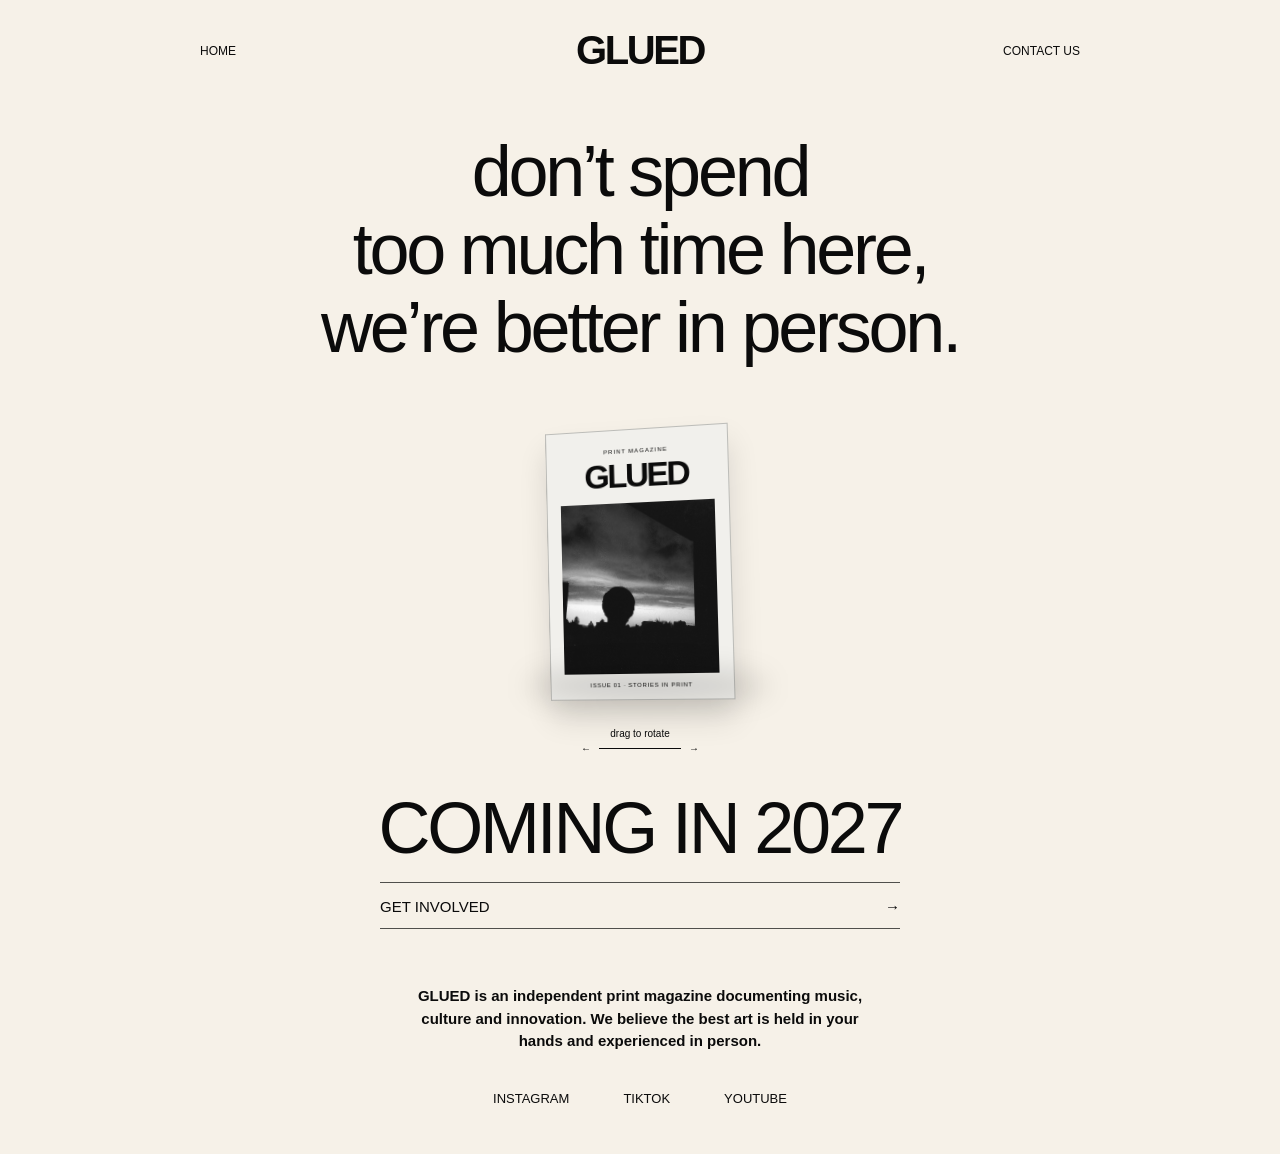
==== index.html @ 36296067 "Initial GLUED website" ====
<!doctype html>
<html lang="en">
<head>
  <meta charset="utf-8" />
  <meta name="viewport" content="width=device-width, initial-scale=1" />
  <meta name="description" content="GLUED is a print magazine and creative space rooted in culture and community." />
  <title>GLUED Magazine</title>
  <link rel="stylesheet" href="styles.css" />
</head>
<body>
  <header class="site-header">
    <nav class="nav" aria-label="Primary navigation">
      <a href="#home">Home</a>
      <a class="brand" href="#home" aria-label="GLUED home">GLUED</a>
      <a href="mailto:gluedprintmag@gmail.com">Contact Us</a>
    </nav>
  </header>

  <main id="home">
    <section class="hero" aria-labelledby="hero-title">
      <h1 id="hero-title">don’t spend<br />too much time here,<br />we’re better in person.</h1>

      <div class="magazine-stage" aria-label="Interactive rotating magazine mockup">
        <div class="magazine" id="magazine" tabindex="0" role="img" aria-label="GLUED magazine cover. Drag left or right to rotate.">
          <div class="magazine-face magazine-front">
            <div class="cover-kicker">PRINT MAGAZINE</div>
            <div class="cover-title">GLUED</div>
            <div class="cover-image" aria-hidden="true">
              <img src="assets/IMG_3770.jpg" alt="" />
            </div>
            <div class="cover-caption">ISSUE 01 · STORIES IN PRINT</div>
          </div>
          <div class="magazine-face magazine-back">
            <div class="back-grid"></div>
            <div class="back-copy">GLUED<br />MAGAZINE</div>
          </div>
          <div class="magazine-spine">GLUED</div>
        </div>
        <div class="shadow" aria-hidden="true"></div>
      </div>

      <div class="rotate-hint" aria-hidden="true">
        <span>drag to rotate</span>
        <div class="hint-line">← <span></span> →</div>
      </div>

      <p class="hero-sub">COMING IN 2027</p>
    </section>

    <section class="links" aria-label="Primary actions">
      <a id="get-involved" href="https://forms.gle/oqVnp71W4JoxLA9D9" class="action-link" target="_blank" rel="noopener noreferrer">
        <span>Get involved</span>
        <span aria-hidden="true">→</span>
      </a>
    </section>

    <section class="about" id="contact">
      <p><strong>GLUED is an independent print magazine documenting music, culture and innovation. We believe the best art is held in your hands and experienced in person.</strong></p>
      <div class="socials" aria-label="Social media links">
        <a href="https://www.instagram.com/gluedprintmag" target="_blank" rel="noopener noreferrer">Instagram</a>
        <a href="https://www.tiktok.com/@gluedmagazine?_r=1&_t=ZT-987GitQy3o5" target="_blank" rel="noopener noreferrer">TikTok</a>
        <a href="https://www.youtube.com/@GluedMagazine" target="_blank" rel="noopener noreferrer">YouTube</a>
      </div>
    </section>
  </main>

  <script src="script.js"></script>
</body>
</html>
---- styles.css ----
:root {
  --bg: #f6f1e8;
  --ink: #0b0b0b;
  --muted: #7c776f;
  --line: rgba(11, 11, 11, 0.7);
}

* { box-sizing: border-box; }
html { scroll-behavior: smooth; }
body {
  margin: 0;
  min-height: 100vh;
  background: var(--bg);
  color: var(--ink);
  font-family: Arial, Helvetica, sans-serif;
  -webkit-font-smoothing: antialiased;
}

a { color: inherit; text-decoration: none; }
a:focus-visible, .magazine:focus-visible {
  outline: 2px solid var(--ink);
  outline-offset: 5px;
}

.site-header {
  position: relative;
  z-index: 10;
  padding: 28px 5vw 0;
}

.nav {
  max-width: 880px;
  margin: 0 auto;
  display: grid;
  grid-template-columns: 1fr 2fr 1fr;
  align-items: center;
  gap: 20px;
  text-transform: uppercase;
  font-size: 12px;
}

.nav a { white-space: nowrap; }
.nav a:nth-child(3) { justify-self: end; }
.brand {
  justify-self: center !important;
  font-size: clamp(28px, 4vw, 40px);
  font-weight: 900;
  letter-spacing: -0.06em;
}

main { width: min(100%, 1100px); margin: 0 auto; }
.hero {
  min-height: 690px;
  padding: 60px 24px 10px;
  display: flex;
  flex-direction: column;
  align-items: center;
  text-align: center;
}

h1 {
  margin: 0 0 28px;
  font-size: clamp(42px, 6vw, 72px);
  line-height: 1.08;
  letter-spacing: -0.045em;
  font-weight: 400;
}

.hero-sub {
  margin: 36px 0 0;
  font-size: clamp(42px, 6vw, 72px);
  line-height: 1.08;
  letter-spacing: -0.045em;
  font-weight: 400;
  text-transform: uppercase;
}

.magazine-stage {
  position: relative;
  width: min(78vw, 440px);
  height: 340px;
  display: grid;
  place-items: center;
  perspective: 1200px;
  user-select: none;
  touch-action: pan-y;
}

.magazine {
  --rotation: -14deg;
  position: relative;
  width: 188px;
  height: 270px;
  transform-style: preserve-3d;
  transform: rotateY(var(--rotation)) rotateX(2deg) rotateZ(-2deg);
  cursor: grab;
  transition: transform 120ms ease-out;
}
.magazine:active { cursor: grabbing; }

.magazine-face {
  position: absolute;
  inset: 0;
  backface-visibility: hidden;
  background: #f1f0ec;
  border: 1px solid rgba(0,0,0,.22);
  box-shadow: 0 18px 28px rgba(0,0,0,.12);
  overflow: hidden;
}

.magazine-front { transform: translateZ(8px); padding: 18px 14px 12px; }
.magazine-back { transform: rotateY(180deg) translateZ(8px); background: #deddd8; }
.magazine-spine {
  position: absolute;
  top: 0;
  left: 0;
  width: 16px;
  height: 270px;
  transform-origin: left center;
  transform: rotateY(-90deg) translateX(-8px);
  background: #d5d3ce;
  border: 1px solid rgba(0,0,0,.22);
  display: flex;
  align-items: center;
  justify-content: center;
  writing-mode: vertical-rl;
  text-orientation: mixed;
  font-size: 12px;
  font-weight: 800;
  letter-spacing: .08em;
}

.cover-kicker { font-size: 6px; letter-spacing: .18em; }
.cover-title {
  margin-top: 2px;
  font-size: 34px;
  font-weight: 900;
  letter-spacing: -0.07em;
}
.cover-image {
  position: relative;
  height: 170px;
  margin-top: 8px;
  overflow: hidden;
}
.cover-image img {
  display: block;
  width: 100%;
  height: 100%;
  object-fit: cover;
  object-position: center;
}
.cover-caption { margin-top: 8px; font-size: 6px; letter-spacing: .12em; }
.back-grid {
  position: absolute;
  inset: 18px;
  background-image:
    linear-gradient(rgba(0,0,0,.09) 1px, transparent 1px),
    linear-gradient(90deg, rgba(0,0,0,.09) 1px, transparent 1px);
  background-size: 14px 14px;
}
.back-copy {
  position: absolute;
  bottom: 18px;
  left: 18px;
  font-size: 28px;
  font-weight: 900;
  line-height: .86;
  letter-spacing: -.06em;
}
.shadow {
  position: absolute;
  bottom: 33px;
  width: 240px;
  height: 30px;
  border-radius: 50%;
  background: rgba(0,0,0,.16);
  filter: blur(14px);
  transform: translateX(8px);
}

.rotate-hint { margin-top: -6px; font-size: 10px; }
.rotate-hint > span { display: block; margin-bottom: 4px; }
.hint-line { display: flex; align-items: center; gap: 8px; justify-content: center; }
.hint-line span { display: inline-block; width: 82px; height: 1px; background: var(--ink); }

.links {
  width: min(92%, 520px);
  margin: 4px auto 0;
}
.action-link {
  display: flex;
  justify-content: space-between;
  align-items: center;
  padding: 15px 0 13px;
  border-top: 1px solid var(--line);
  border-bottom: 1px solid var(--line);
  text-transform: uppercase;
  font-size: 15px;
  transition: padding-left 160ms ease;
}
.action-link:hover { padding-left: 8px; }

.about {
  width: min(90%, 560px);
  margin: 56px auto 0;
  padding: 0 0 48px;
  text-align: center;
}
.about p {
  margin: 0 auto;
  max-width: 460px;
  font-size: 15px;
  line-height: 1.5;
}
.about strong {
  font-weight: 700;
}
.socials {
  margin-top: 38px;
  display: flex;
  justify-content: center;
  gap: 54px;
  text-transform: uppercase;
  font-size: 13px;
}
.socials a:hover { text-decoration: underline; text-underline-offset: 4px; }

@media (max-width: 700px) {
  .site-header { padding-top: 20px; }
  .nav {
    grid-template-columns: 1fr 1fr;
    row-gap: 14px;
    font-size: 10px;
  }
  .brand {
    grid-column: 1 / -1;
    grid-row: 1;
    font-size: 32px;
  }
  .nav a:nth-child(1) { grid-column: 1; grid-row: 2; }
  .nav a:nth-child(3) { grid-column: 2; grid-row: 2; justify-self: end; }

  .hero { padding-top: 50px; min-height: 640px; }
  h1,
  .hero-sub { font-size: clamp(38px, 11vw, 56px); }
  .magazine-stage { height: 320px; }
  .magazine { width: 174px; height: 250px; }
  .magazine-spine { height: 250px; }
  .cover-image { height: 152px; }
  .links { width: calc(100% - 48px); }
  .socials { gap: 24px; flex-wrap: wrap; }
}

@media (prefers-reduced-motion: reduce) {
  html { scroll-behavior: auto; }
  .magazine, .action-link { transition: none; }
}
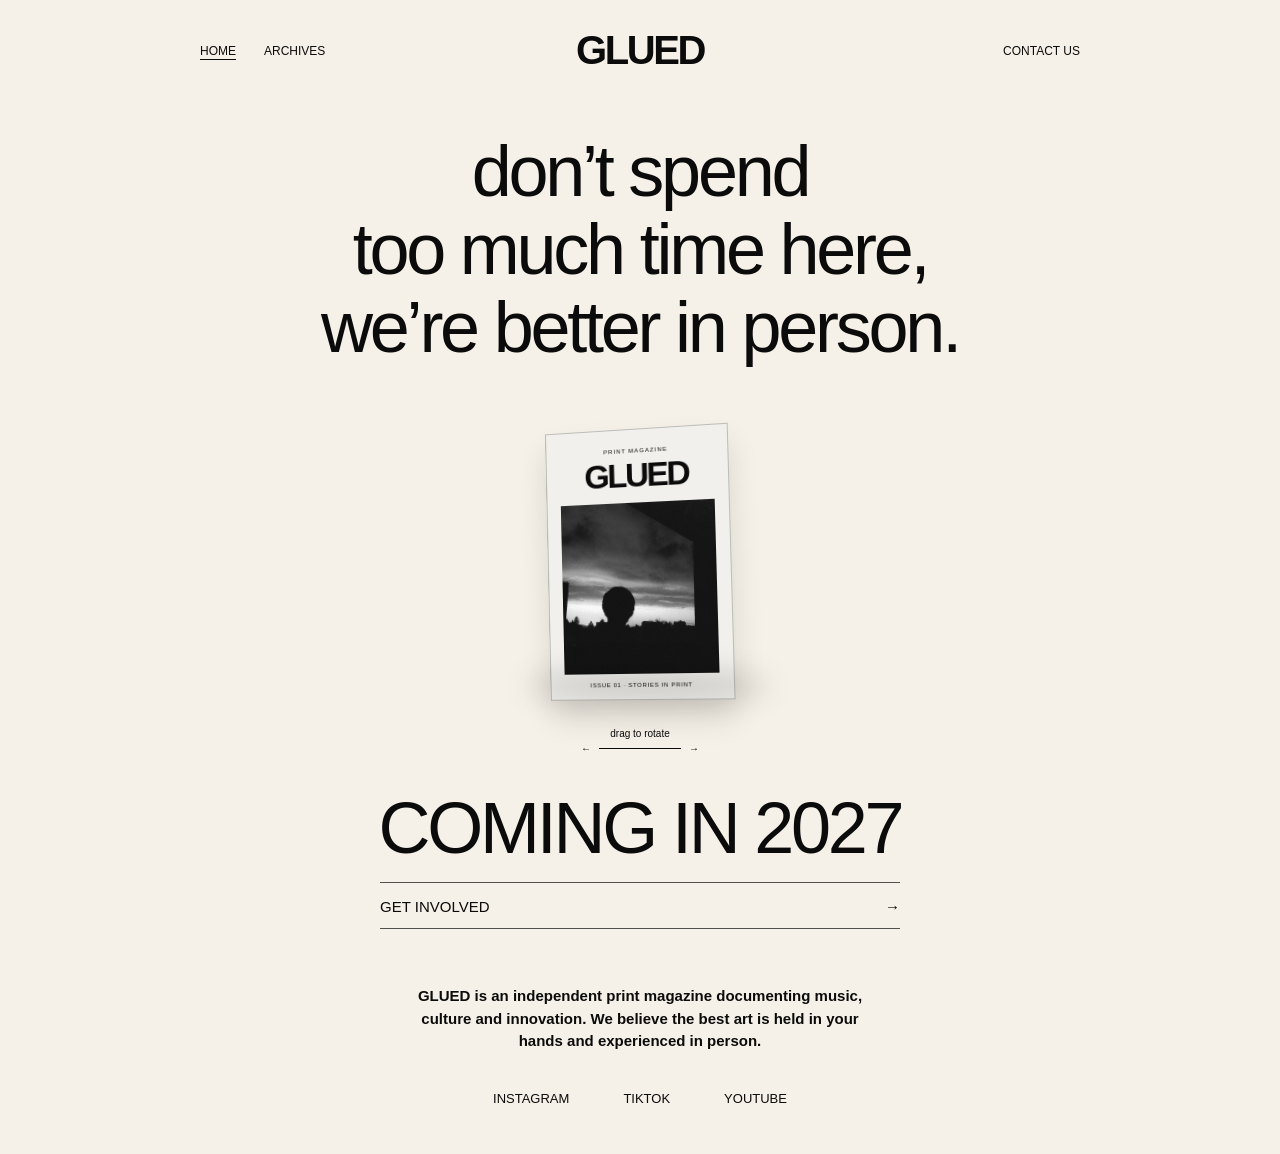
==== commit 29589456: "Add an Archives page and put it in the navigation. The wordmark stays centered, with Archives beside" ====
--- a/index.html
+++ b/index.html
@@ -10,9 +10,14 @@
 <body>
   <header class="site-header">
     <nav class="nav" aria-label="Primary navigation">
-      <a href="#home">Home</a>
-      <a class="brand" href="#home" aria-label="GLUED home">GLUED</a>
-      <a href="mailto:gluedprintmag@gmail.com">Contact Us</a>
+      <div class="nav-side nav-side-start">
+        <a href="index.html" aria-current="page">Home</a>
+        <a href="archives.html">Archives</a>
+      </div>
+      <a class="brand" href="index.html" aria-label="GLUED home">GLUED</a>
+      <div class="nav-side nav-side-end">
+        <a href="mailto:gluedprintmag@gmail.com">Contact Us</a>
+      </div>
     </nav>
   </header>
 
--- a/styles.css
+++ b/styles.css
@@ -32,17 +32,27 @@
   max-width: 880px;
   margin: 0 auto;
   display: grid;
-  grid-template-columns: 1fr 2fr 1fr;
+  grid-template-columns: 1fr auto 1fr;
   align-items: center;
   gap: 20px;
   text-transform: uppercase;
   font-size: 12px;
 }
 
+.nav-side {
+  display: flex;
+  align-items: center;
+  gap: 28px;
+}
+.nav-side-end { justify-content: flex-end; }
 .nav a { white-space: nowrap; }
-.nav a:nth-child(3) { justify-self: end; }
+.nav a:not(.brand):hover,
+.nav a[aria-current="page"] {
+  text-decoration: underline;
+  text-underline-offset: 4px;
+}
 .brand {
-  justify-self: center !important;
+  justify-self: center;
   font-size: clamp(28px, 4vw, 40px);
   font-weight: 900;
   letter-spacing: -0.06em;
@@ -226,20 +236,56 @@
 }
 .socials a:hover { text-decoration: underline; text-underline-offset: 4px; }
 
+.archive {
+  padding: 72px 24px 10px;
+  display: flex;
+  flex-direction: column;
+  align-items: center;
+  text-align: center;
+}
+.archive-lead {
+  margin: 0;
+  max-width: 420px;
+  font-size: 15px;
+  line-height: 1.5;
+}
+.archive-shelf {
+  width: min(92%, 520px);
+  margin-top: 56px;
+  padding: 22px 0;
+  border-top: 1px solid var(--line);
+  border-bottom: 1px solid var(--line);
+}
+.archive-empty {
+  margin: 0;
+  text-transform: uppercase;
+  font-size: 15px;
+}
+.archive-note {
+  margin: 10px 0 0;
+  color: var(--muted);
+  font-size: 12px;
+  letter-spacing: 0.08em;
+  text-transform: uppercase;
+}
+
 @media (max-width: 700px) {
   .site-header { padding-top: 20px; }
   .nav {
-    grid-template-columns: 1fr 1fr;
+    display: flex;
+    flex-wrap: wrap;
+    justify-content: center;
+    column-gap: 22px;
     row-gap: 14px;
     font-size: 10px;
   }
   .brand {
-    grid-column: 1 / -1;
-    grid-row: 1;
+    order: -1;
+    flex-basis: 100%;
+    text-align: center;
     font-size: 32px;
   }
-  .nav a:nth-child(1) { grid-column: 1; grid-row: 2; }
-  .nav a:nth-child(3) { grid-column: 2; grid-row: 2; justify-self: end; }
+  .nav-side { display: contents; }
 
   .hero { padding-top: 50px; min-height: 640px; }
   h1,
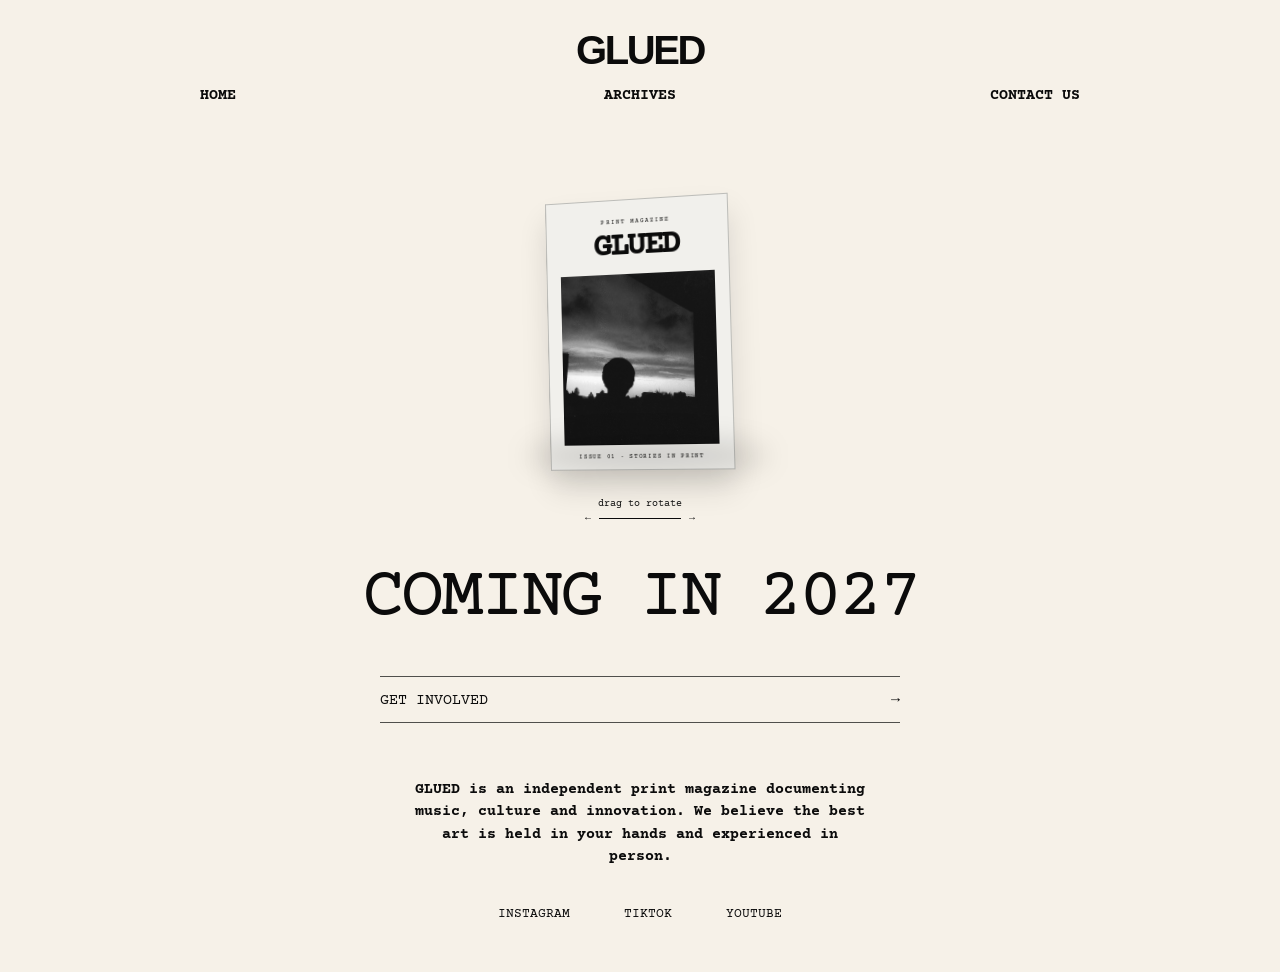
==== commit adebc307: "Update GLUED Magazine website" ====
--- a/index.html
+++ b/index.html
@@ -5,26 +5,23 @@
   <meta name="viewport" content="width=device-width, initial-scale=1" />
   <meta name="description" content="GLUED is a print magazine and creative space rooted in culture and community." />
   <title>GLUED Magazine</title>
+  <link rel="preconnect" href="https://fonts.googleapis.com" />
+  <link rel="preconnect" href="https://fonts.gstatic.com" crossorigin />
+  <link href="https://fonts.googleapis.com/css2?family=Courier+Prime:wght@400;700&display=swap" rel="stylesheet" />
   <link rel="stylesheet" href="styles.css" />
 </head>
 <body>
   <header class="site-header">
     <nav class="nav" aria-label="Primary navigation">
-      <div class="nav-side nav-side-start">
-        <a href="index.html" aria-current="page">Home</a>
-        <a href="archives.html">Archives</a>
-      </div>
+      <a href="index.html">Home</a>
+      <a href="archives.html">Archives</a>
       <a class="brand" href="index.html" aria-label="GLUED home">GLUED</a>
-      <div class="nav-side nav-side-end">
-        <a href="mailto:gluedprintmag@gmail.com">Contact Us</a>
-      </div>
+      <a href="mailto:gluedprintmag@gmail.com">Contact Us</a>
     </nav>
   </header>
 
   <main id="home">
-    <section class="hero" aria-labelledby="hero-title">
-      <h1 id="hero-title">don’t spend<br />too much time here,<br />we’re better in person.</h1>
-
+    <section class="hero" aria-label="GLUED magazine">
       <div class="magazine-stage" aria-label="Interactive rotating magazine mockup">
         <div class="magazine" id="magazine" tabindex="0" role="img" aria-label="GLUED magazine cover. Drag left or right to rotate.">
           <div class="magazine-face magazine-front">
--- a/styles.css
+++ b/styles.css
@@ -12,7 +12,7 @@
   min-height: 100vh;
   background: var(--bg);
   color: var(--ink);
-  font-family: Arial, Helvetica, sans-serif;
+  font-family: 'Courier Prime', monospace;
   -webkit-font-smoothing: antialiased;
 }
 
@@ -32,35 +32,31 @@
   max-width: 880px;
   margin: 0 auto;
   display: grid;
-  grid-template-columns: 1fr auto 1fr;
-  align-items: center;
-  gap: 20px;
-  text-transform: uppercase;
-  font-size: 12px;
-}
-
-.nav-side {
-  display: flex;
-  align-items: center;
-  gap: 28px;
-}
-.nav-side-end { justify-content: flex-end; }
+  grid-template-columns: 1fr 1fr 1fr;
+  align-items: center;
+  column-gap: 20px;
+  row-gap: 14px;
+  text-transform: uppercase;
+  font-size: 15px;
+  font-weight: 700;
+}
+
 .nav a { white-space: nowrap; }
-.nav a:not(.brand):hover,
-.nav a[aria-current="page"] {
-  text-decoration: underline;
-  text-underline-offset: 4px;
-}
 .brand {
+  grid-column: 1 / -1;
+  grid-row: 1;
   justify-self: center;
+  font-family: Arial, Helvetica, sans-serif;
   font-size: clamp(28px, 4vw, 40px);
   font-weight: 900;
   letter-spacing: -0.06em;
 }
+.nav a:nth-child(1) { grid-column: 1; grid-row: 2; justify-self: start; }
+.nav a:nth-child(2) { grid-column: 2; grid-row: 2; justify-self: center; }
+.nav a:nth-child(4) { grid-column: 3; grid-row: 2; justify-self: end; }
 
 main { width: min(100%, 1100px); margin: 0 auto; }
 .hero {
-  min-height: 690px;
   padding: 60px 24px 10px;
   display: flex;
   flex-direction: column;
@@ -77,7 +73,7 @@
 }
 
 .hero-sub {
-  margin: 36px 0 0;
+  margin: 36px 0 24px;
   font-size: clamp(42px, 6vw, 72px);
   line-height: 1.08;
   letter-spacing: -0.045em;
@@ -236,58 +232,16 @@
 }
 .socials a:hover { text-decoration: underline; text-underline-offset: 4px; }
 
-.archive {
-  padding: 72px 24px 10px;
-  display: flex;
-  flex-direction: column;
-  align-items: center;
-  text-align: center;
-}
-.archive-lead {
-  margin: 0;
-  max-width: 420px;
-  font-size: 15px;
-  line-height: 1.5;
-}
-.archive-shelf {
-  width: min(92%, 520px);
-  margin-top: 56px;
-  padding: 22px 0;
-  border-top: 1px solid var(--line);
-  border-bottom: 1px solid var(--line);
-}
-.archive-empty {
-  margin: 0;
-  text-transform: uppercase;
-  font-size: 15px;
-}
-.archive-note {
-  margin: 10px 0 0;
-  color: var(--muted);
-  font-size: 12px;
-  letter-spacing: 0.08em;
-  text-transform: uppercase;
-}
-
 @media (max-width: 700px) {
   .site-header { padding-top: 20px; }
   .nav {
-    display: flex;
-    flex-wrap: wrap;
-    justify-content: center;
-    column-gap: 22px;
-    row-gap: 14px;
-    font-size: 10px;
+    font-size: 13px;
   }
   .brand {
-    order: -1;
-    flex-basis: 100%;
-    text-align: center;
     font-size: 32px;
   }
-  .nav-side { display: contents; }
-
-  .hero { padding-top: 50px; min-height: 640px; }
+
+  .hero { padding-top: 50px; }
   h1,
   .hero-sub { font-size: clamp(38px, 11vw, 56px); }
   .magazine-stage { height: 320px; }
@@ -298,6 +252,27 @@
   .socials { gap: 24px; flex-wrap: wrap; }
 }
 
+.archives {
+  width: min(90%, 720px);
+  margin: 0 auto;
+  padding: 72px 24px 80px;
+  text-align: center;
+}
+.archives h1 {
+  margin: 0 0 20px;
+  font-size: clamp(42px, 6vw, 72px);
+  line-height: 1.08;
+  letter-spacing: -0.045em;
+  font-weight: 400;
+  text-transform: uppercase;
+}
+.archives-empty {
+  margin: 0;
+  font-size: 15px;
+  line-height: 1.5;
+  color: var(--muted);
+}
+
 @media (prefers-reduced-motion: reduce) {
   html { scroll-behavior: auto; }
   .magazine, .action-link { transition: none; }
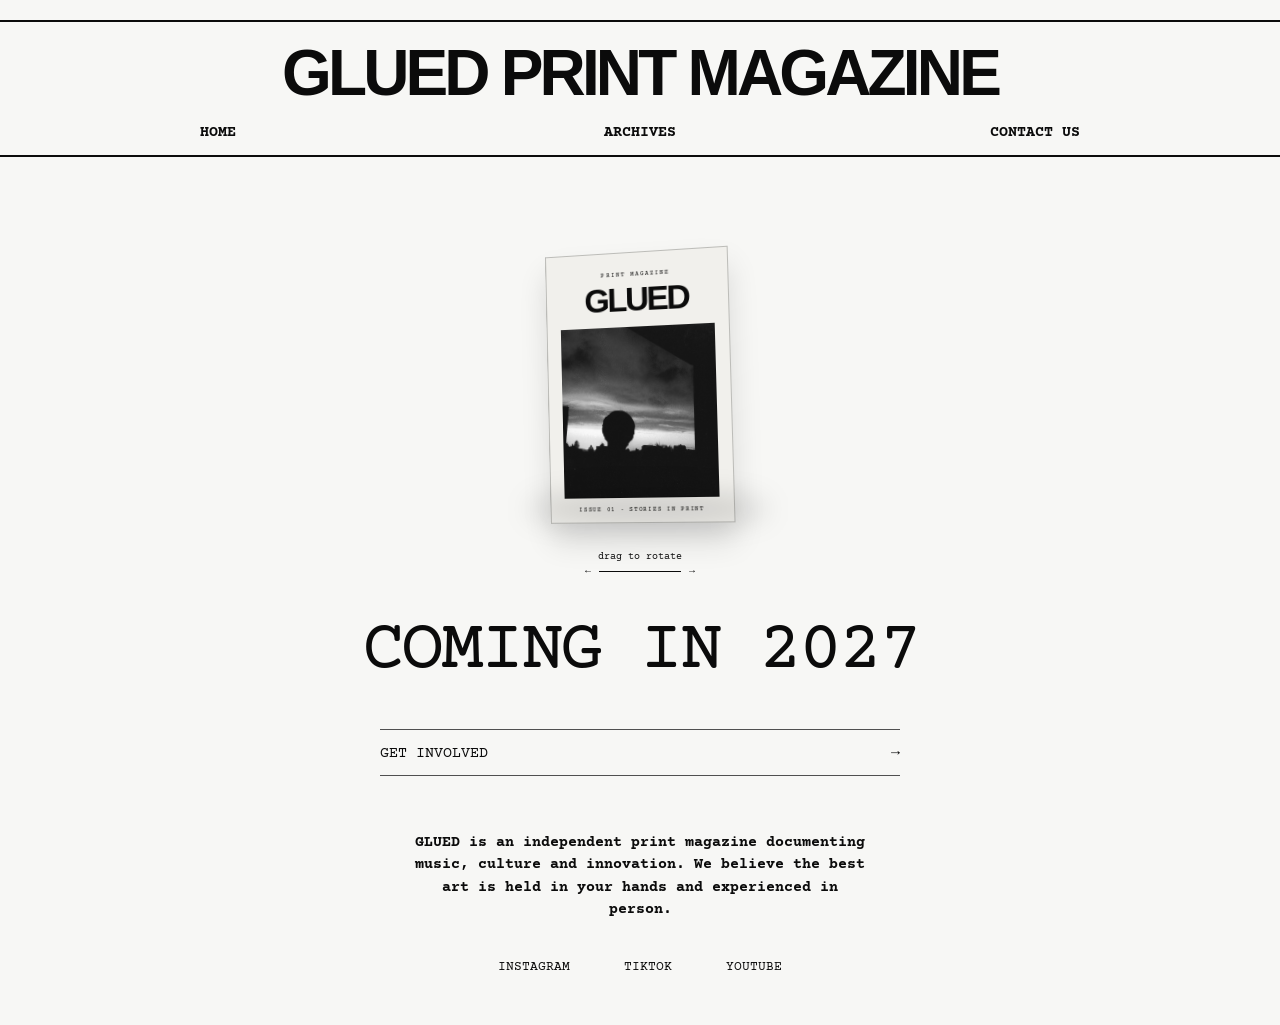
==== commit 55690493: "Update GLUED Magazine website" ====
--- a/index.html
+++ b/index.html
@@ -15,7 +15,7 @@
     <nav class="nav" aria-label="Primary navigation">
       <a href="index.html">Home</a>
       <a href="archives.html">Archives</a>
-      <a class="brand" href="index.html" aria-label="GLUED home">GLUED</a>
+      <a class="brand" href="index.html" aria-label="GLUED home">GLUED PRINT MAGAZINE</a>
       <a href="mailto:gluedprintmag@gmail.com">Contact Us</a>
     </nav>
   </header>
--- a/styles.css
+++ b/styles.css
@@ -1,5 +1,5 @@
 :root {
-  --bg: #f6f1e8;
+  --bg: #F7F7F5;
   --ink: #0b0b0b;
   --muted: #7c776f;
   --line: rgba(11, 11, 11, 0.7);
@@ -25,7 +25,10 @@
 .site-header {
   position: relative;
   z-index: 10;
-  padding: 28px 5vw 0;
+  margin-top: 20px;
+  padding: 14px 5vw;
+  border-top: 2px solid var(--ink);
+  border-bottom: 2px solid var(--ink);
 }
 
 .nav {
@@ -46,8 +49,10 @@
   grid-column: 1 / -1;
   grid-row: 1;
   justify-self: center;
-  font-family: Arial, Helvetica, sans-serif;
-  font-size: clamp(28px, 4vw, 40px);
+  text-align: center;
+  white-space: normal;
+  font-family: Arial, Helvetica, sans-serif;
+  font-size: clamp(28px, 5.5vw, 64px);
   font-weight: 900;
   letter-spacing: -0.06em;
 }
@@ -131,6 +136,7 @@
   justify-content: center;
   writing-mode: vertical-rl;
   text-orientation: mixed;
+  font-family: Arial, Helvetica, sans-serif;
   font-size: 12px;
   font-weight: 800;
   letter-spacing: .08em;
@@ -139,6 +145,7 @@
 .cover-kicker { font-size: 6px; letter-spacing: .18em; }
 .cover-title {
   margin-top: 2px;
+  font-family: Arial, Helvetica, sans-serif;
   font-size: 34px;
   font-weight: 900;
   letter-spacing: -0.07em;
@@ -169,6 +176,7 @@
   position: absolute;
   bottom: 18px;
   left: 18px;
+  font-family: Arial, Helvetica, sans-serif;
   font-size: 28px;
   font-weight: 900;
   line-height: .86;
@@ -238,7 +246,7 @@
     font-size: 13px;
   }
   .brand {
-    font-size: 32px;
+    font-size: 28px;
   }
 
   .hero { padding-top: 50px; }
